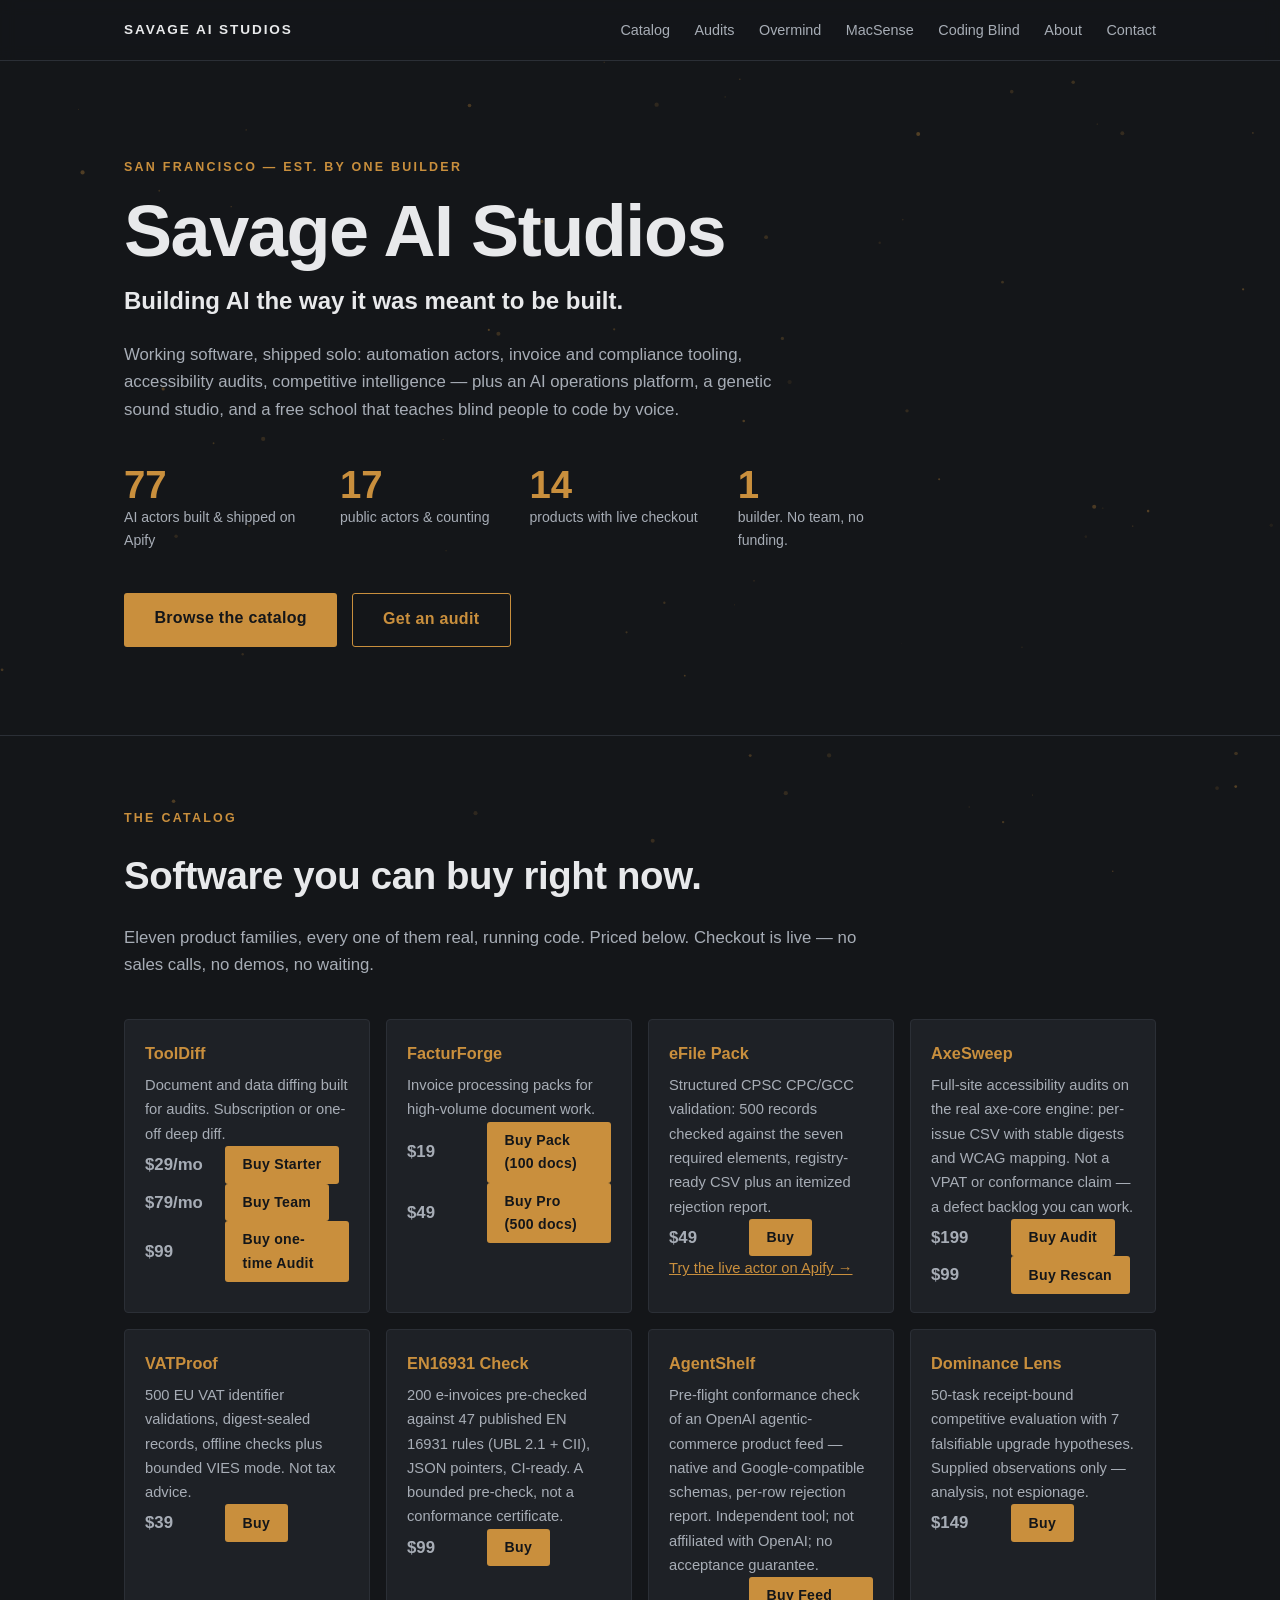
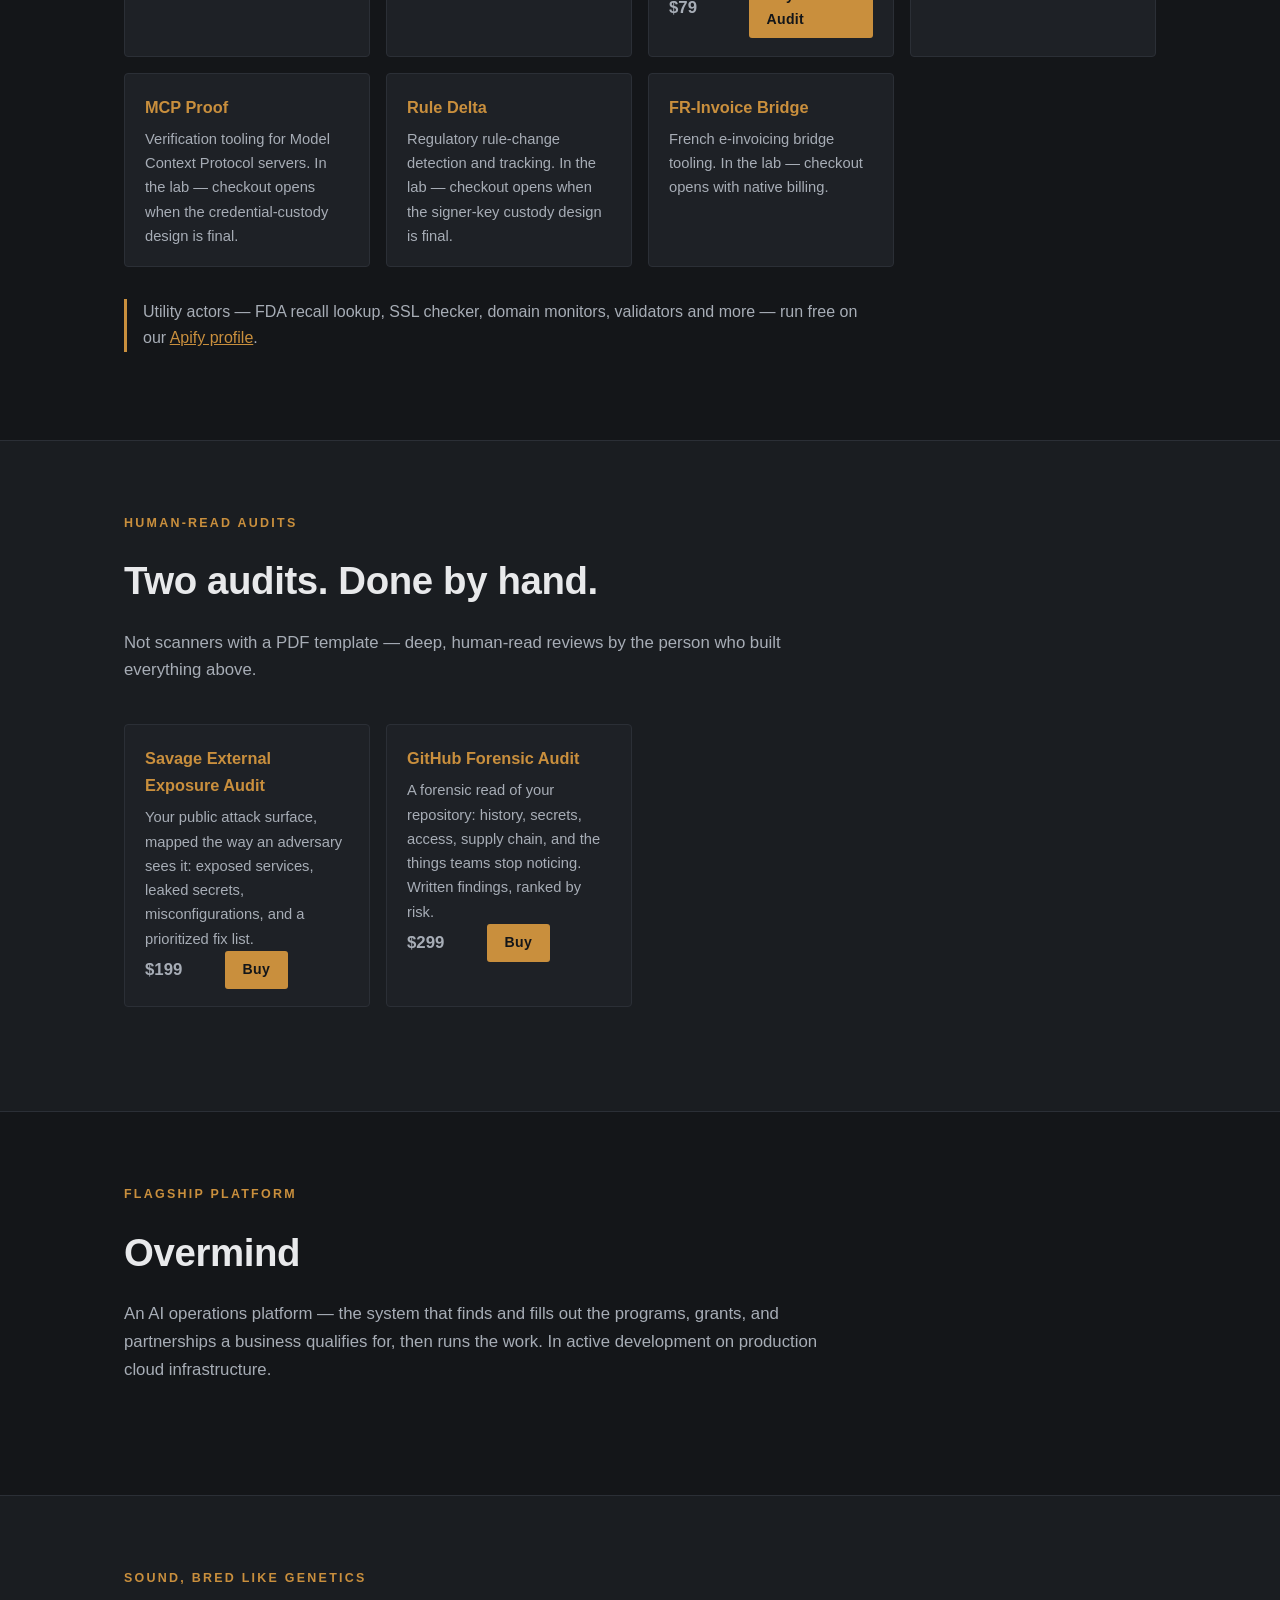
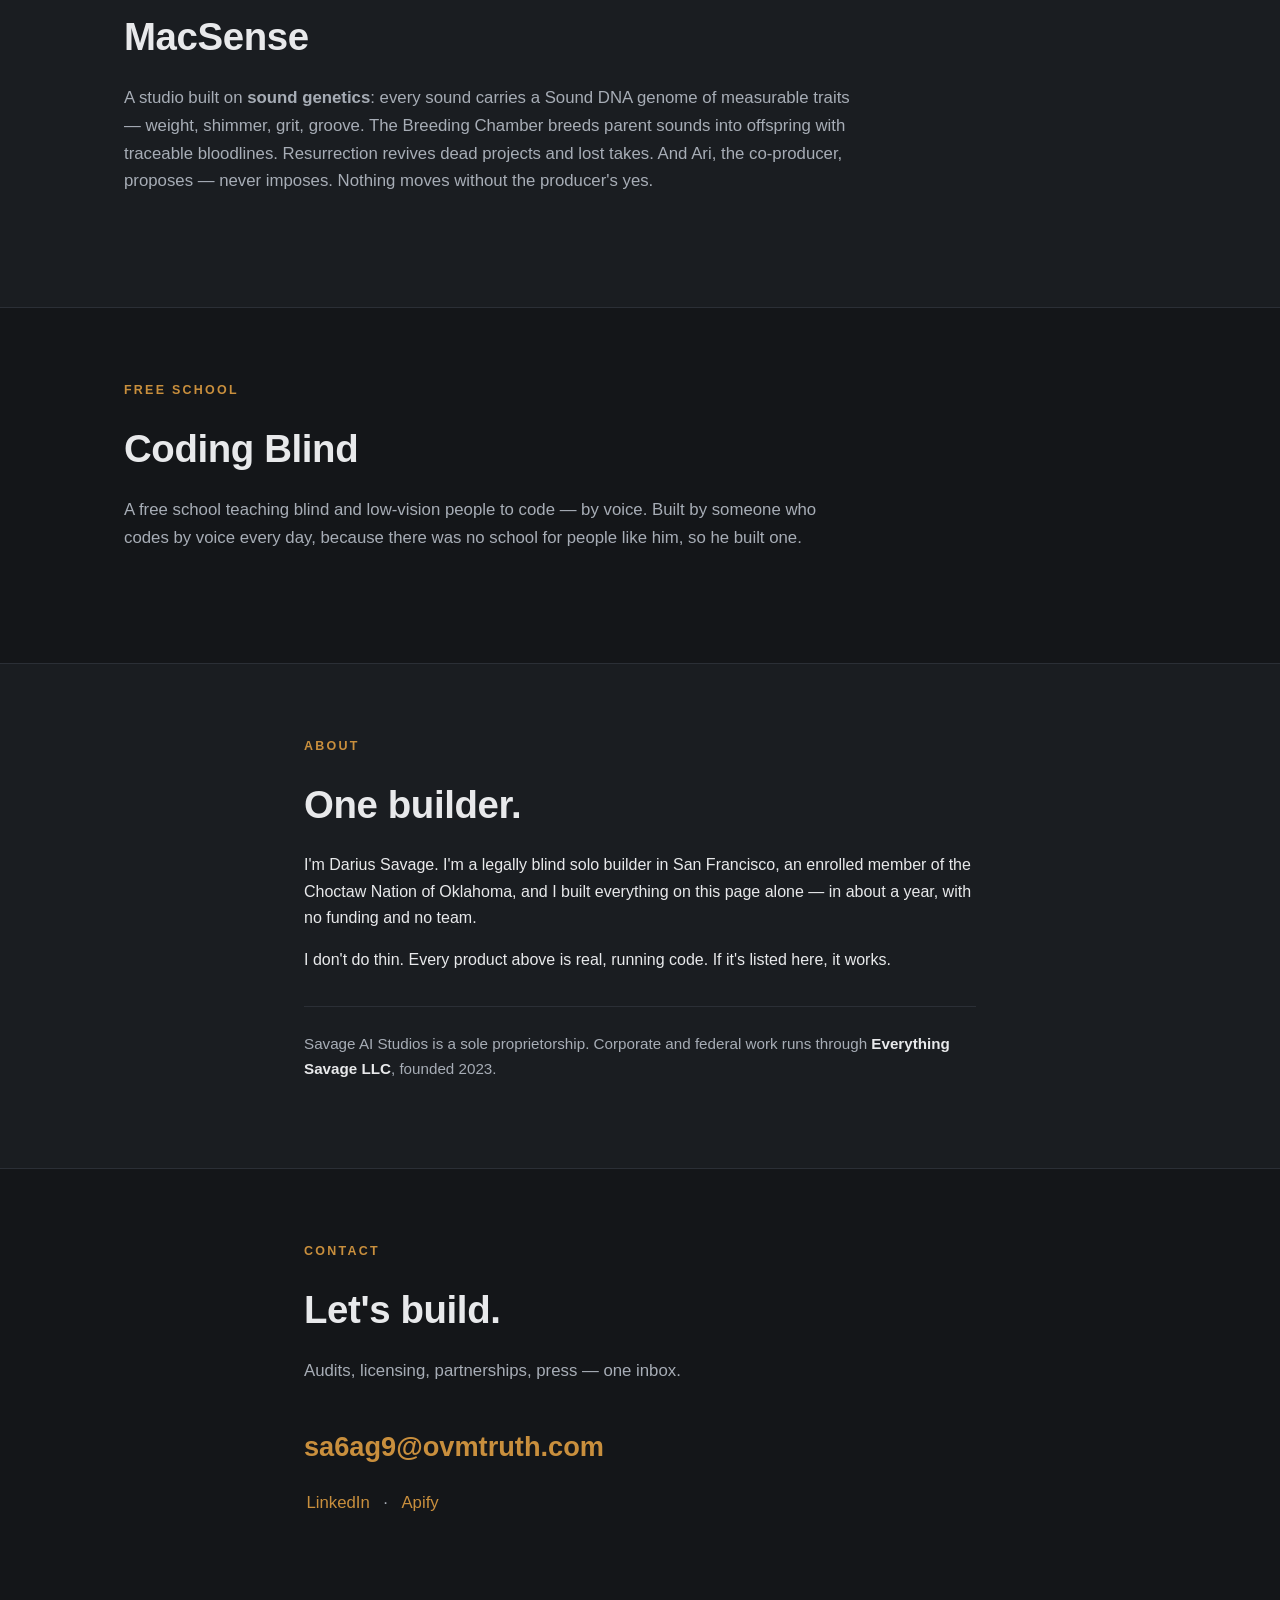
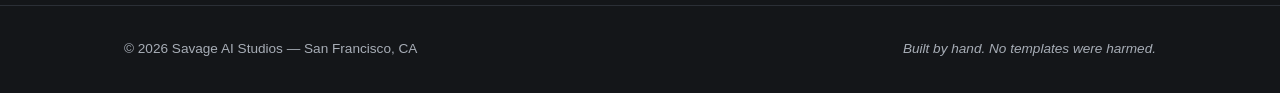
==== index.html @ 756492c8 "Deploy updated Savage AI Studios site" ====
<!DOCTYPE html>
<html lang="en">
<head>
<meta charset="UTF-8">
<meta name="viewport" content="width=device-width, initial-scale=1.0">
<title>Savage AI Studios — Building AI the way it was meant to be built</title>
<meta name="description" content="Savage AI Studios: 77 AI actors built and shipped on Apify, 11 product families, 14 products with live checkout. Built solo in San Francisco. No funding, no team — just working software.">
<link rel="stylesheet" href="style.css">
</head>
<body>

<canvas id="field" aria-hidden="true"></canvas>

<header class="site-header">
  <div class="wrap header-inner">
    <a class="brand" href="#top">SAVAGE&nbsp;AI&nbsp;STUDIOS</a>
    <nav aria-label="Primary">
      <a href="#work">Catalog</a>
      <a href="#services">Audits</a>
      <a href="#overmind">Overmind</a>
      <a href="#macsense">MacSense</a>
      <a href="#coding-blind">Coding&nbsp;Blind</a>
      <a href="#about">About</a>
      <a href="#contact">Contact</a>
    </nav>
  </div>
</header>

<main id="top">

  <section class="hero">
    <div class="wrap">
      <p class="kicker">San Francisco &mdash; est. by one builder</p>
      <h1>Savage AI Studios</h1>
      <p class="tagline">Building AI the way it was meant to be built.</p>
      <p class="lede">Working software, shipped solo: automation actors, invoice and compliance tooling, accessibility audits, competitive intelligence &mdash; plus an AI operations platform, a genetic sound studio, and a free school that teaches blind people to code by voice.</p>
      <div class="stats" role="list" aria-label="Studio at a glance">
        <div class="stat" role="listitem"><span class="num">77</span><span class="lbl">AI actors built &amp; shipped on Apify</span></div>
        <div class="stat" role="listitem"><span class="num">17</span><span class="lbl">public actors &amp; counting</span></div>
        <div class="stat" role="listitem"><span class="num">14</span><span class="lbl">products with live checkout</span></div>
        <div class="stat" role="listitem"><span class="num">1</span><span class="lbl">builder. No team, no funding.</span></div>
      </div>
      <p class="cta-row"><a class="btn" href="#work">Browse the catalog</a> <a class="btn ghost" href="#services">Get an audit</a></p>
    </div>
  </section>

  <section id="work" class="section">
    <div class="wrap">
      <p class="kicker">The catalog</p>
      <h2>Software you can buy right now.</h2>
      <p class="section-lede">Eleven product families, every one of them real, running code. Priced below. Checkout is live &mdash; no sales calls, no demos, no waiting.</p>
      <div class="grid">

        <article class="card">
          <h3>ToolDiff</h3>
          <p>Document and data diffing built for audits. Subscription or one-off deep diff.</p>
          <p class="price-row"><span class="price">$29/mo</span> <a class="buy-btn" href="https://buy.stripe.com/4gMbJ0cFSfAY46K3La4Ni04">Buy Starter</a></p>
          <p class="price-row"><span class="price">$79/mo</span> <a class="buy-btn" href="https://buy.stripe.com/00w4gy5dqdsQcDgchG4Ni0c">Buy Team</a></p>
          <p class="price-row"><span class="price">$99</span> <a class="buy-btn" href="https://buy.stripe.com/28E7sKaxKagE8n00yY4Ni03">Buy one-time Audit</a></p>
        </article>

        <article class="card">
          <h3>FacturForge</h3>
          <p>Invoice processing packs for high-volume document work.</p>
          <p class="price-row"><span class="price">$19</span> <a class="buy-btn" href="https://buy.stripe.com/cNicN4gW8ewUav8ftS4Ni02">Buy Pack (100 docs)</a></p>
          <p class="price-row"><span class="price">$49</span> <a class="buy-btn" href="https://buy.stripe.com/bJe14maxKgF25aOa9y4Ni0b">Buy Pro (500 docs)</a></p>
        </article>

        <article class="card">
          <h3>eFile Pack</h3>
          <p>Structured CPSC CPC/GCC validation: 500 records checked against the seven required elements, registry-ready CSV plus an itemized rejection report.</p>
          <p class="price-row"><span class="price">$49</span> <a class="buy-btn" href="https://buy.stripe.com/3cI14m21e74s7iWepO4Ni05">Buy</a></p>
          <p class="store-link"><a href="https://apify.com/savagnic/savage-marketplace">Try the live actor on Apify &rarr;</a></p>
        </article>

        <article class="card">
          <h3>AxeSweep</h3>
          <p>Full-site accessibility audits on the real axe-core engine: per-issue CSV with stable digests and WCAG mapping. Not a VPAT or conformance claim &mdash; a defect backlog you can work.</p>
          <p class="price-row"><span class="price">$199</span> <a class="buy-btn" href="https://buy.stripe.com/bJeaEWcFSgF21YC0yY4Ni08">Buy Audit</a></p>
          <p class="price-row"><span class="price">$99</span> <a class="buy-btn" href="https://buy.stripe.com/4gM6oG0Xa3Sg7iW95u4Ni0d">Buy Rescan</a></p>
        </article>

        <article class="card">
          <h3>VATProof</h3>
          <p>500 EU VAT identifier validations, digest-sealed records, offline checks plus bounded VIES mode. Not tax advice.</p>
          <p class="price-row"><span class="price">$39</span> <a class="buy-btn" href="https://buy.stripe.com/bJe14m49mgF29r481q4Ni06">Buy</a></p>
        </article>

        <article class="card">
          <h3>EN16931 Check</h3>
          <p>200 e-invoices pre-checked against 47 published EN 16931 rules (UBL 2.1 + CII), JSON pointers, CI-ready. A bounded pre-check, not a conformance certificate.</p>
          <p class="price-row"><span class="price">$99</span> <a class="buy-btn" href="https://buy.stripe.com/eVq28qbBO2OccDg2H64Ni07">Buy</a></p>
        </article>

        <article class="card">
          <h3>AgentShelf</h3>
          <p>Pre-flight conformance check of an OpenAI agentic-commerce product feed &mdash; native and Google-compatible schemas, per-row rejection report. Independent tool; not affiliated with OpenAI; no acceptance guarantee.</p>
          <p class="price-row"><span class="price">$79</span> <a class="buy-btn" href="https://buy.stripe.com/5kQaEW0XaewUav83La4Ni0a">Buy Feed Audit</a></p>
        </article>

        <article class="card">
          <h3>Dominance Lens</h3>
          <p>50-task receipt-bound competitive evaluation with 7 falsifiable upgrade hypotheses. Supplied observations only &mdash; analysis, not espionage.</p>
          <p class="price-row"><span class="price">$149</span> <a class="buy-btn" href="https://buy.stripe.com/eVq14m35idsQ0UychG4Ni09">Buy</a></p>
        </article>

        <article class="card">
          <h3>MCP Proof</h3>
          <p>Verification tooling for Model Context Protocol servers. In the lab &mdash; checkout opens when the credential-custody design is final.</p>
        </article>

        <article class="card">
          <h3>Rule Delta</h3>
          <p>Regulatory rule-change detection and tracking. In the lab &mdash; checkout opens when the signer-key custody design is final.</p>
        </article>

        <article class="card">
          <h3>FR-Invoice Bridge</h3>
          <p>French e-invoicing bridge tooling. In the lab &mdash; checkout opens with native billing.</p>
        </article>

      </div>
      <p class="note">Utility actors &mdash; FDA recall lookup, SSL checker, domain monitors, validators and more &mdash; run free on our <a href="https://apify.com/savagnic">Apify profile</a>.</p>
    </div>
  </section>

  <section id="services" class="section alt">
    <div class="wrap">
      <p class="kicker">Human-read audits</p>
      <h2>Two audits. Done by hand.</h2>
      <p class="section-lede">Not scanners with a PDF template &mdash; deep, human-read reviews by the person who built everything above.</p>
      <div class="grid">
        <article class="card">
          <h3>Savage External Exposure Audit</h3>
          <p>Your public attack surface, mapped the way an adversary sees it: exposed services, leaked secrets, misconfigurations, and a prioritized fix list.</p>
          <p class="price-row"><span class="price">$199</span> <a class="buy-btn" href="https://buy.stripe.com/28E3cu21e3SgbzcdlK4Ni00">Buy</a></p>
        </article>
        <article class="card">
          <h3>GitHub Forensic Audit</h3>
          <p>A forensic read of your repository: history, secrets, access, supply chain, and the things teams stop noticing. Written findings, ranked by risk.</p>
          <p class="price-row"><span class="price">$299</span> <a class="buy-btn" href="https://buy.stripe.com/7sYaEWdJW9cAeLogxW4Ni01">Buy</a></p>
        </article>
      </div>
    </div>
  </section>

  <section id="overmind" class="section">
    <div class="wrap">
      <p class="kicker">Flagship platform</p>
      <h2>Overmind</h2>
      <p class="section-lede">An AI operations platform &mdash; the system that finds and fills out the programs, grants, and partnerships a business qualifies for, then runs the work. In active development on production cloud infrastructure.</p>
    </div>
  </section>

  <section id="macsense" class="section alt">
    <div class="wrap">
      <p class="kicker">Sound, bred like genetics</p>
      <h2>MacSense</h2>
      <p class="section-lede">A studio built on <strong>sound genetics</strong>: every sound carries a Sound DNA genome of measurable traits &mdash; weight, shimmer, grit, groove. The Breeding Chamber breeds parent sounds into offspring with traceable bloodlines. Resurrection revives dead projects and lost takes. And Ari, the co-producer, proposes &mdash; never imposes. Nothing moves without the producer's yes.</p>
    </div>
  </section>

  <section id="coding-blind" class="section">
    <div class="wrap">
      <p class="kicker">Free school</p>
      <h2>Coding Blind</h2>
      <p class="section-lede">A free school teaching blind and low-vision people to code &mdash; by voice. Built by someone who codes by voice every day, because there was no school for people like him, so he built one.</p>
    </div>
  </section>

  <section id="about" class="section alt">
    <div class="wrap narrow">
      <p class="kicker">About</p>
      <h2>One builder.</h2>
      <p>I'm Darius Savage. I'm a legally blind solo builder in San Francisco, an enrolled member of the Choctaw Nation of Oklahoma, and I built everything on this page alone &mdash; in about a year, with no funding and no team.</p>
      <p>I don't do thin. Every product above is real, running code. If it's listed here, it works.</p>
      <p class="entities">Savage AI Studios is a sole proprietorship. Corporate and federal work runs through <strong>Everything Savage LLC</strong>, founded 2023.</p>
    </div>
  </section>

  <section id="contact" class="section">
    <div class="wrap narrow">
      <p class="kicker">Contact</p>
      <h2>Let's build.</h2>
      <p class="section-lede">Audits, licensing, partnerships, press &mdash; one inbox.</p>
      <p class="email"><a href="mailto:sa6ag9@ovmtruth.com">sa6ag9@ovmtruth.com</a></p>
      <p class="socials">
        <a href="https://www.linkedin.com/in/nicholas-savage-38158043a/">LinkedIn</a>
        <span class="sep" aria-hidden="true">&middot;</span>
        <a href="https://apify.com/savagnic">Apify</a>
      </p>
    </div>
  </section>

</main>

<footer>
  <div class="wrap footer-inner">
    <span>&copy; 2026 Savage AI Studios &mdash; San Francisco, CA</span>
    <span class="foot-note">Built by hand. No templates were harmed.</span>
  </div>
</footer>

<script>
(function () {
  var canvas = document.getElementById('field');
  var ctx = canvas.getContext('2d');
  var reduce = window.matchMedia('(prefers-reduced-motion: reduce)').matches;
  var W, H, parts = [], N = 70;

  function resize() {
    W = canvas.width = window.innerWidth;
    H = canvas.height = window.innerHeight;
  }
  window.addEventListener('resize', resize);
  resize();

  function spawn() {
    return {
      x: Math.random() * W, y: Math.random() * H,
      vx: (Math.random() - 0.5) * 0.35, vy: (Math.random() - 0.5) * 0.35,
      r: Math.random() * 1.8 + 0.4,
      o: Math.random() * 0.5 + 0.15
    };
  }
  for (var i = 0; i < N; i++) parts.push(spawn());

  // gentle drift toward the horizontal center-line band: a murmuration feel
  function tick() {
    ctx.clearRect(0, 0, W, H);
    var cy = H * 0.32;
    for (var i = 0; i < parts.length; i++) {
      var p = parts[i];
      p.vy += (cy - p.y) * 0.00002;
      p.vx += (Math.random() - 0.5) * 0.004;
      p.vy += (Math.random() - 0.5) * 0.004;
      p.vx *= 0.995; p.vy *= 0.995;
      p.x += p.vx; p.y += p.vy;
      if (p.x < -10) p.x = W + 10; if (p.x > W + 10) p.x = -10;
      if (p.y < -10) p.y = H + 10; if (p.y > H + 10) p.y = -10;
      ctx.beginPath();
      ctx.arc(p.x, p.y, p.r, 0, Math.PI * 2);
      ctx.fillStyle = 'rgba(201,143,61,' + p.o.toFixed(2) + ')';
      ctx.fill();
    }
    if (!reduce) requestAnimationFrame(tick);
  }
  if (reduce) {
    // single static frame for reduced-motion users
    (function(){ ctx.clearRect(0,0,W,H); for (var i=0;i<parts.length;i++){ var p=parts[i]; ctx.beginPath(); ctx.arc(p.x,p.y,p.r,0,Math.PI*2); ctx.fillStyle='rgba(201,143,61,'+p.o.toFixed(2)+')'; ctx.fill(); } })();
  } else {
    tick();
  }
})();
</script>

</body>
</html>
---- style.css ----
/* Savage AI Studios — gunmetal dark, sharp, real. */

:root {
  --bg: #141619;
  --bg-alt: #1a1d21;
  --panel: #1e2126;
  --line: #2b2f36;
  --text: #e8e9eb;
  --muted: #a7adb6;
  --accent: #c98f3d;      /* copper */
  --accent-dim: rgba(201, 143, 61, 0.14);
  --max: 1080px;
  --narrow: 720px;
}

* { box-sizing: border-box; }

html { scroll-behavior: smooth; }

body {
  margin: 0;
  background: var(--bg);
  color: var(--text);
  font-family: -apple-system, BlinkMacSystemFont, "Segoe UI", Inter, Roboto, Helvetica, Arial, sans-serif;
  line-height: 1.65;
  -webkit-font-smoothing: antialiased;
}

#field {
  position: fixed;
  inset: 0;
  width: 100%;
  height: 100%;
  z-index: 0;
  pointer-events: none;
  opacity: 0.55;
}

.site-header, main, footer { position: relative; z-index: 1; }

.wrap {
  max-width: var(--max);
  margin: 0 auto;
  padding: 0 1.5rem;
}
.wrap.narrow { max-width: var(--narrow); }

/* ---------- header ---------- */

.site-header {
  position: sticky;
  top: 0;
  background: rgba(20, 22, 25, 0.92);
  backdrop-filter: blur(8px);
  border-bottom: 1px solid var(--line);
  z-index: 10;
}

.header-inner {
  display: flex;
  align-items: center;
  justify-content: space-between;
  min-height: 3.75rem;
  flex-wrap: wrap;
  gap: 0.5rem;
  padding-top: 0.5rem;
  padding-bottom: 0.5rem;
}

.brand {
  color: var(--text);
  text-decoration: none;
  font-weight: 800;
  letter-spacing: 0.14em;
  font-size: 0.85rem;
}

nav a {
  color: var(--muted);
  text-decoration: none;
  margin-left: 1.25rem;
  font-size: 0.9rem;
}
nav a:hover { color: var(--accent); }

/* ---------- hero ---------- */

.hero {
  padding: 6rem 0 4.5rem;
  border-bottom: 1px solid var(--line);
}

.kicker {
  color: var(--accent);
  text-transform: uppercase;
  letter-spacing: 0.18em;
  font-size: 0.78rem;
  font-weight: 700;
  margin: 0 0 1rem;
}

.hero h1 {
  font-size: clamp(2.6rem, 7vw, 4.5rem);
  line-height: 1.05;
  margin: 0 0 0.75rem;
  letter-spacing: -0.02em;
}

.tagline {
  font-size: clamp(1.15rem, 2.6vw, 1.5rem);
  color: var(--text);
  font-weight: 600;
  margin: 0 0 1.25rem;
}

.lede {
  color: var(--muted);
  font-size: 1.05rem;
  max-width: 42rem;
  margin: 0 0 2.5rem;
}

.stats {
  display: flex;
  gap: 2.5rem;
  flex-wrap: wrap;
  margin-bottom: 2.5rem;
}

.stat { display: flex; flex-direction: column; }

.stat .num {
  font-size: 2.4rem;
  font-weight: 800;
  color: var(--accent);
  line-height: 1.1;
}

.stat .lbl {
  color: var(--muted);
  font-size: 0.88rem;
  max-width: 11rem;
}

.btn {
  display: inline-block;
  background: var(--accent);
  color: #141619;
  font-weight: 700;
  text-decoration: none;
  padding: 0.8rem 1.9rem;
  border-radius: 3px;
  letter-spacing: 0.02em;
}
.btn:hover { background: #dba452; }

/* ---------- sections ---------- */

.section { padding: 4.5rem 0; border-bottom: 1px solid var(--line); }
.section.alt { background: var(--bg-alt); }

.section h2 {
  font-size: clamp(1.7rem, 4vw, 2.4rem);
  margin: 0 0 1rem;
  letter-spacing: -0.01em;
}

.section-lede {
  color: var(--muted);
  font-size: 1.05rem;
  max-width: 46rem;
  margin: 0 0 2.5rem;
}

/* ---------- product grid ---------- */

.grid {
  display: grid;
  grid-template-columns: repeat(auto-fill, minmax(240px, 1fr));
  gap: 1rem;
  margin-bottom: 2rem;
}

.card {
  background: var(--panel);
  border: 1px solid var(--line);
  border-radius: 4px;
  padding: 1.25rem 1.25rem 1.1rem;
}

.card h3 {
  margin: 0 0 0.4rem;
  font-size: 1.02rem;
  color: var(--accent);
}

.card p { margin: 0; color: var(--muted); font-size: 0.92rem; }

.note {
  color: var(--muted);
  border-left: 3px solid var(--accent);
  padding-left: 1rem;
  max-width: 46rem;
}
.note strong { color: var(--text); }

/* ---------- about / contact ---------- */

#about p, #contact .section-lede { max-width: 44rem; }

.entities {
  color: var(--muted);
  font-size: 0.95rem;
  border-top: 1px solid var(--line);
  padding-top: 1.5rem;
  margin-top: 2rem;
}
.entities strong { color: var(--text); }

.email { margin: 1.5rem 0 0; }
.email a {
  color: var(--accent);
  font-size: clamp(1.2rem, 3vw, 1.7rem);
  font-weight: 700;
  text-decoration: none;
  word-break: break-all;
}
.email a:hover { text-decoration: underline; }

/* ---------- footer ---------- */

footer {
  padding: 2rem 0;
  color: var(--muted);
  font-size: 0.85rem;
}
.footer-inner {
  display: flex;
  justify-content: space-between;
  gap: 1rem;
  flex-wrap: wrap;
}
.foot-note { font-style: italic; }

/* ---------- small screens ---------- */

@media (max-width: 640px) {
  nav a { margin-left: 0.9rem; }
  .hero { padding: 4rem 0 3rem; }
  .stats { gap: 1.5rem; }
}

/* ---------- catalog / buy buttons ---------- */

.cta-row { display: flex; gap: 0.9rem; flex-wrap: wrap; margin-top: 1.8rem; }
.btn.ghost {
  background: transparent;
  color: var(--accent);
  border: 1px solid var(--accent);
}
.btn.ghost:hover { background: rgba(201,143,61,0.12); }

.price-row {
  display: flex;
  align-items: center;
  gap: 0.8rem;
  margin: 0.55rem 0 0;
}
.price {
  font-weight: 700;
  font-size: 1.05rem;
  color: var(--ink);
  min-width: 4.2rem;
}
.buy-btn {
  display: inline-block;
  background: var(--accent);
  color: #141619;
  font-weight: 700;
  font-size: 0.88rem;
  text-decoration: none;
  padding: 0.45rem 1.1rem;
  border-radius: 3px;
  letter-spacing: 0.02em;
}
.buy-btn:hover { background: #dba452; }

.store-link { margin: 0.7rem 0 0; font-size: 0.9rem; }
.store-link a, .note a { color: var(--accent); }

.socials { margin-top: 1.2rem; font-size: 1.05rem; }
.socials a { color: var(--accent); text-decoration: none; margin: 0 0.15rem; }
.socials a:hover { text-decoration: underline; }
.socials .sep { color: var(--muted); margin: 0 0.4rem; }
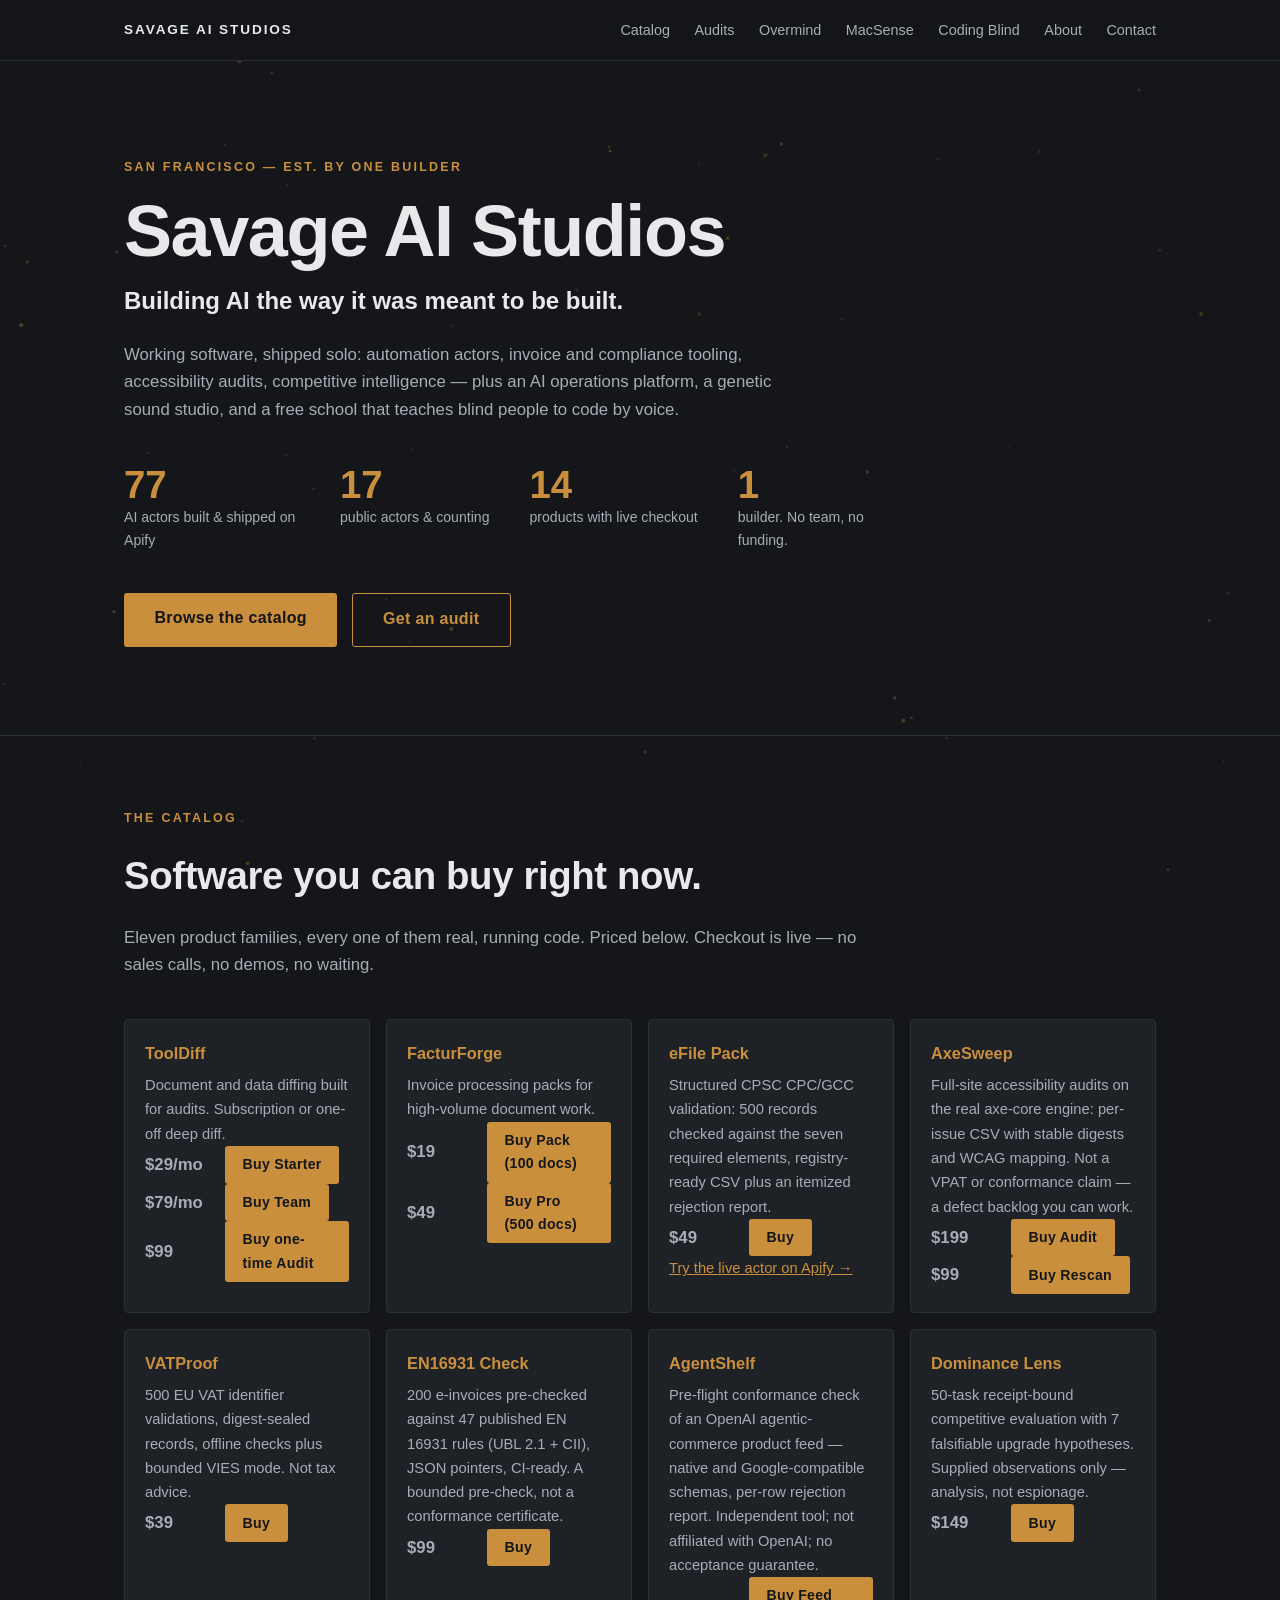
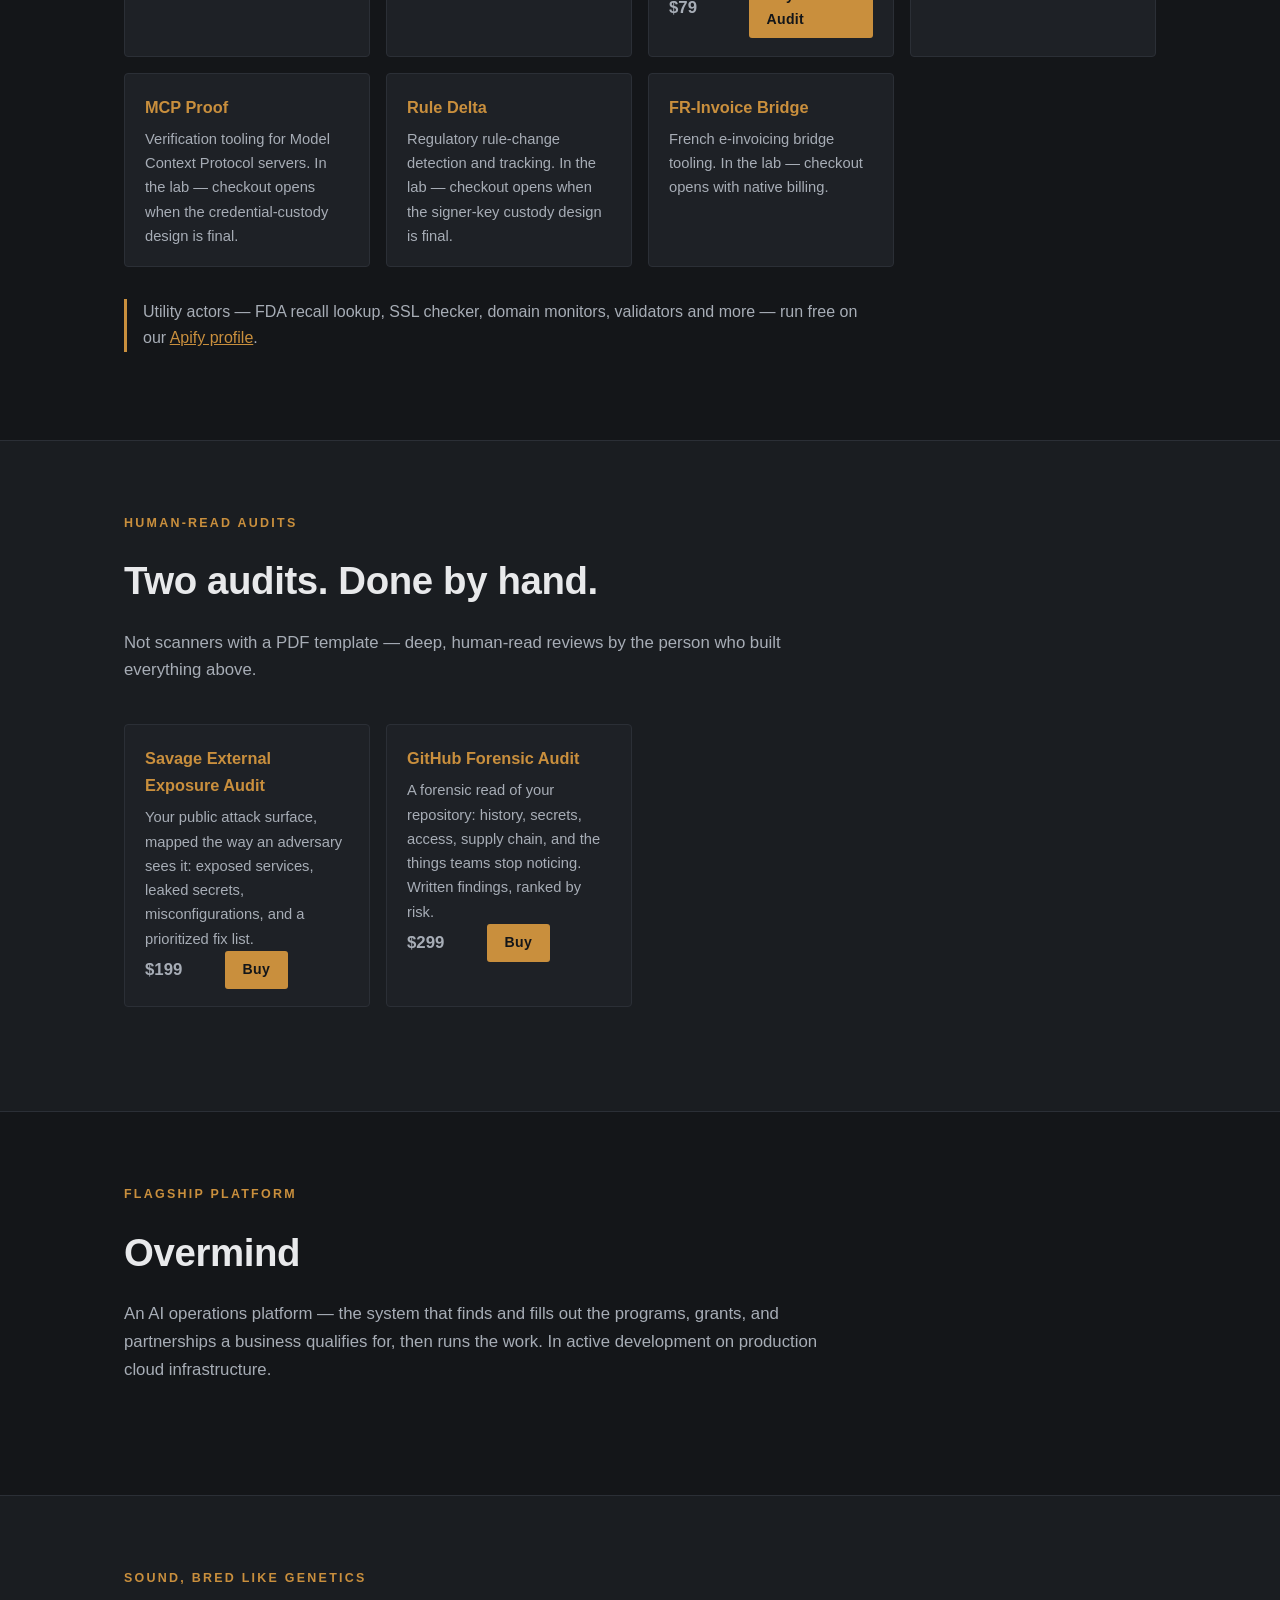
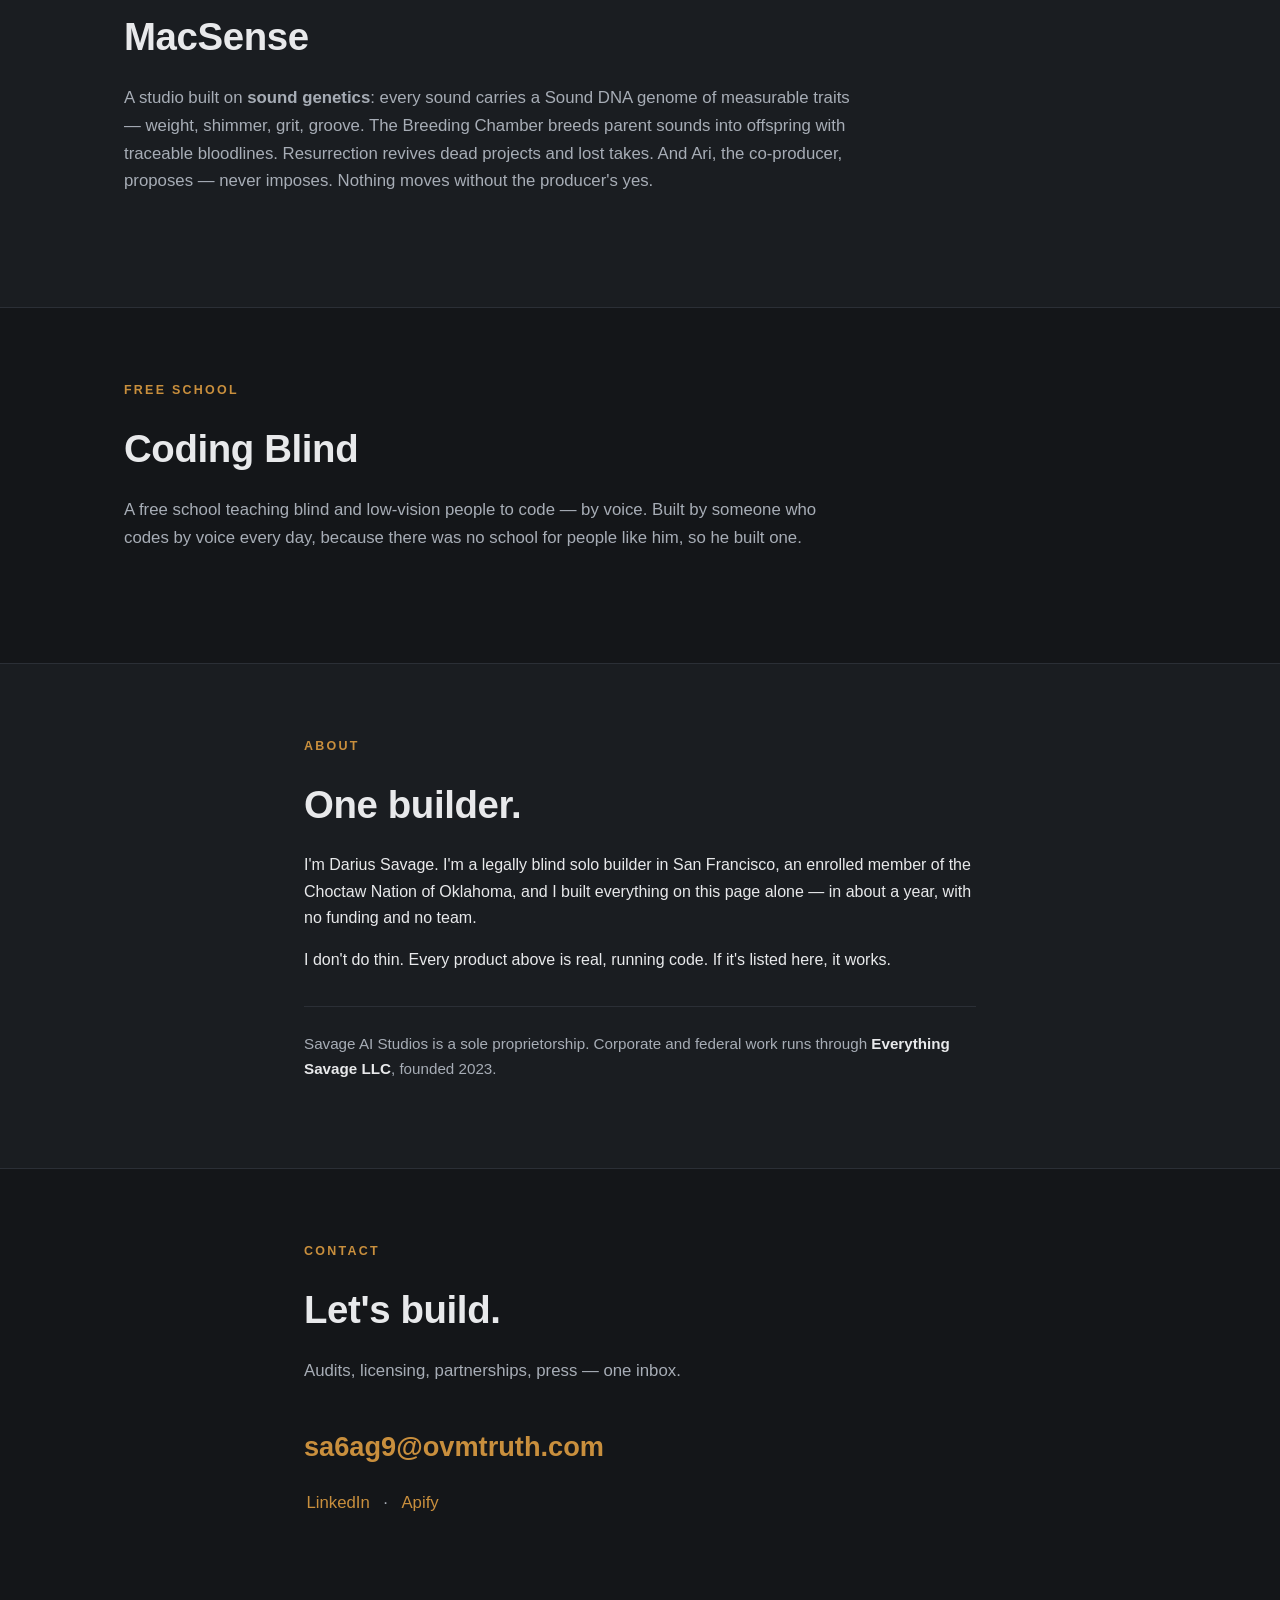
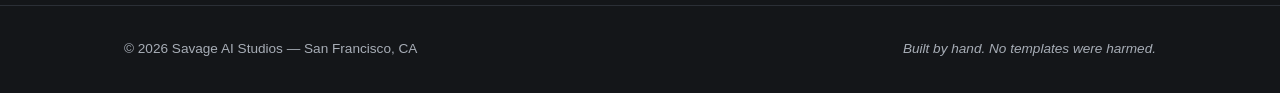
==== commit 77923145: "fix: rewire 5 miswired Stripe buy buttons to correct checkouts (verified against Stripe API)" ====
--- a/index.html
+++ b/index.html
@@ -54,15 +54,15 @@
         <article class="card">
           <h3>ToolDiff</h3>
           <p>Document and data diffing built for audits. Subscription or one-off deep diff.</p>
-          <p class="price-row"><span class="price">$29/mo</span> <a class="buy-btn" href="https://buy.stripe.com/4gMbJ0cFSfAY46K3La4Ni04">Buy Starter</a></p>
+          <p class="price-row"><span class="price">$29/mo</span> <a class="buy-btn" href="https://buy.stripe.com/28E7sKaxKagE8n00yY4Ni03">Buy Starter</a></p>
           <p class="price-row"><span class="price">$79/mo</span> <a class="buy-btn" href="https://buy.stripe.com/00w4gy5dqdsQcDgchG4Ni0c">Buy Team</a></p>
-          <p class="price-row"><span class="price">$99</span> <a class="buy-btn" href="https://buy.stripe.com/28E7sKaxKagE8n00yY4Ni03">Buy one-time Audit</a></p>
+          <p class="price-row"><span class="price">$99</span> <a class="buy-btn" href="https://buy.stripe.com/cNicN4gW8ewUav8ftS4Ni02">Buy one-time Audit</a></p>
         </article>
 
         <article class="card">
           <h3>FacturForge</h3>
           <p>Invoice processing packs for high-volume document work.</p>
-          <p class="price-row"><span class="price">$19</span> <a class="buy-btn" href="https://buy.stripe.com/cNicN4gW8ewUav8ftS4Ni02">Buy Pack (100 docs)</a></p>
+          <p class="price-row"><span class="price">$19</span> <a class="buy-btn" href="https://buy.stripe.com/7sYaEWdJW9cAeLogxW4Ni01">Buy Pack (100 docs)</a></p>
           <p class="price-row"><span class="price">$49</span> <a class="buy-btn" href="https://buy.stripe.com/bJe14maxKgF25aOa9y4Ni0b">Buy Pro (500 docs)</a></p>
         </article>
 
@@ -133,12 +133,12 @@
         <article class="card">
           <h3>Savage External Exposure Audit</h3>
           <p>Your public attack surface, mapped the way an adversary sees it: exposed services, leaked secrets, misconfigurations, and a prioritized fix list.</p>
-          <p class="price-row"><span class="price">$199</span> <a class="buy-btn" href="https://buy.stripe.com/28E3cu21e3SgbzcdlK4Ni00">Buy</a></p>
+          <p class="price-row"><span class="price">$199</span> <a class="buy-btn" href="https://buy.stripe.com/4gMbJ0cFSfAY46K3La4Ni04">Buy</a></p>
         </article>
         <article class="card">
           <h3>GitHub Forensic Audit</h3>
           <p>A forensic read of your repository: history, secrets, access, supply chain, and the things teams stop noticing. Written findings, ranked by risk.</p>
-          <p class="price-row"><span class="price">$299</span> <a class="buy-btn" href="https://buy.stripe.com/7sYaEWdJW9cAeLogxW4Ni01">Buy</a></p>
+          <p class="price-row"><span class="price">$299</span> <a class="buy-btn" href="https://buy.stripe.com/28E3cu21e3SgbzcdlK4Ni00">Buy</a></p>
         </article>
       </div>
     </div>
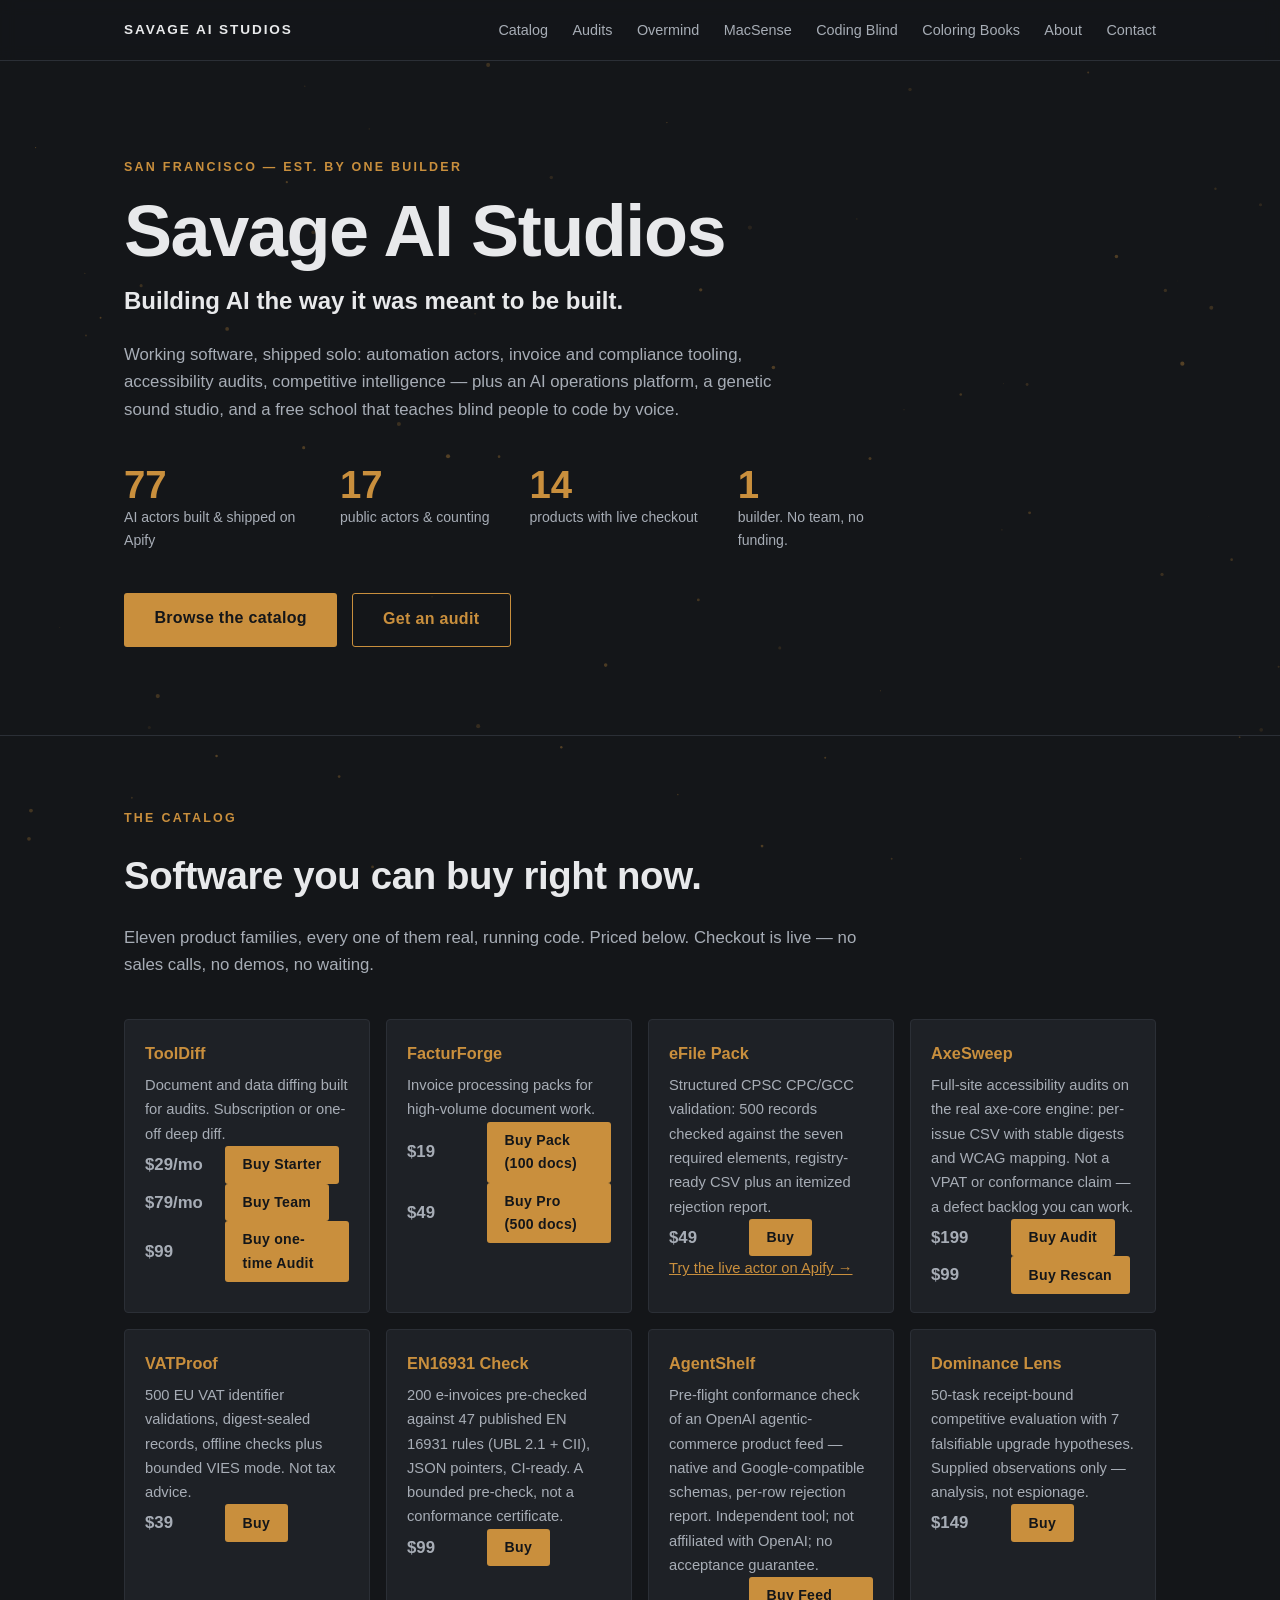
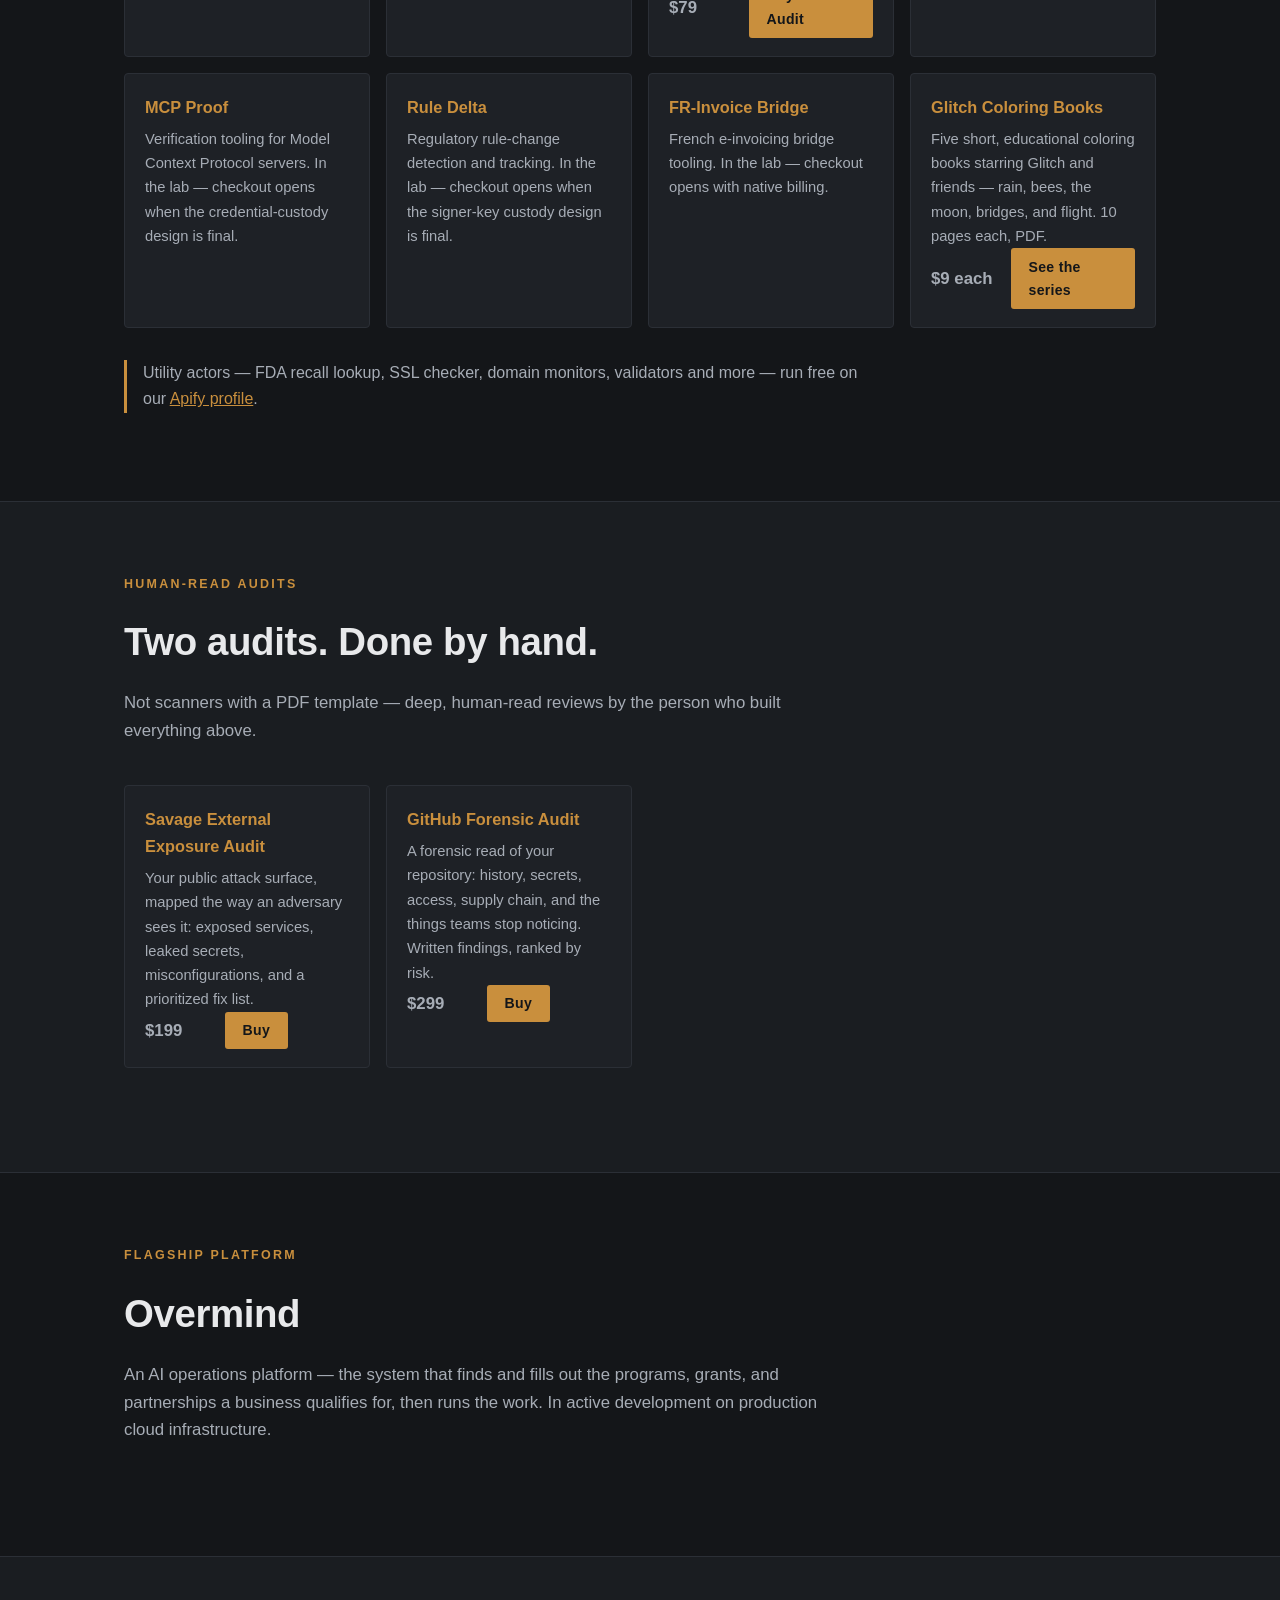
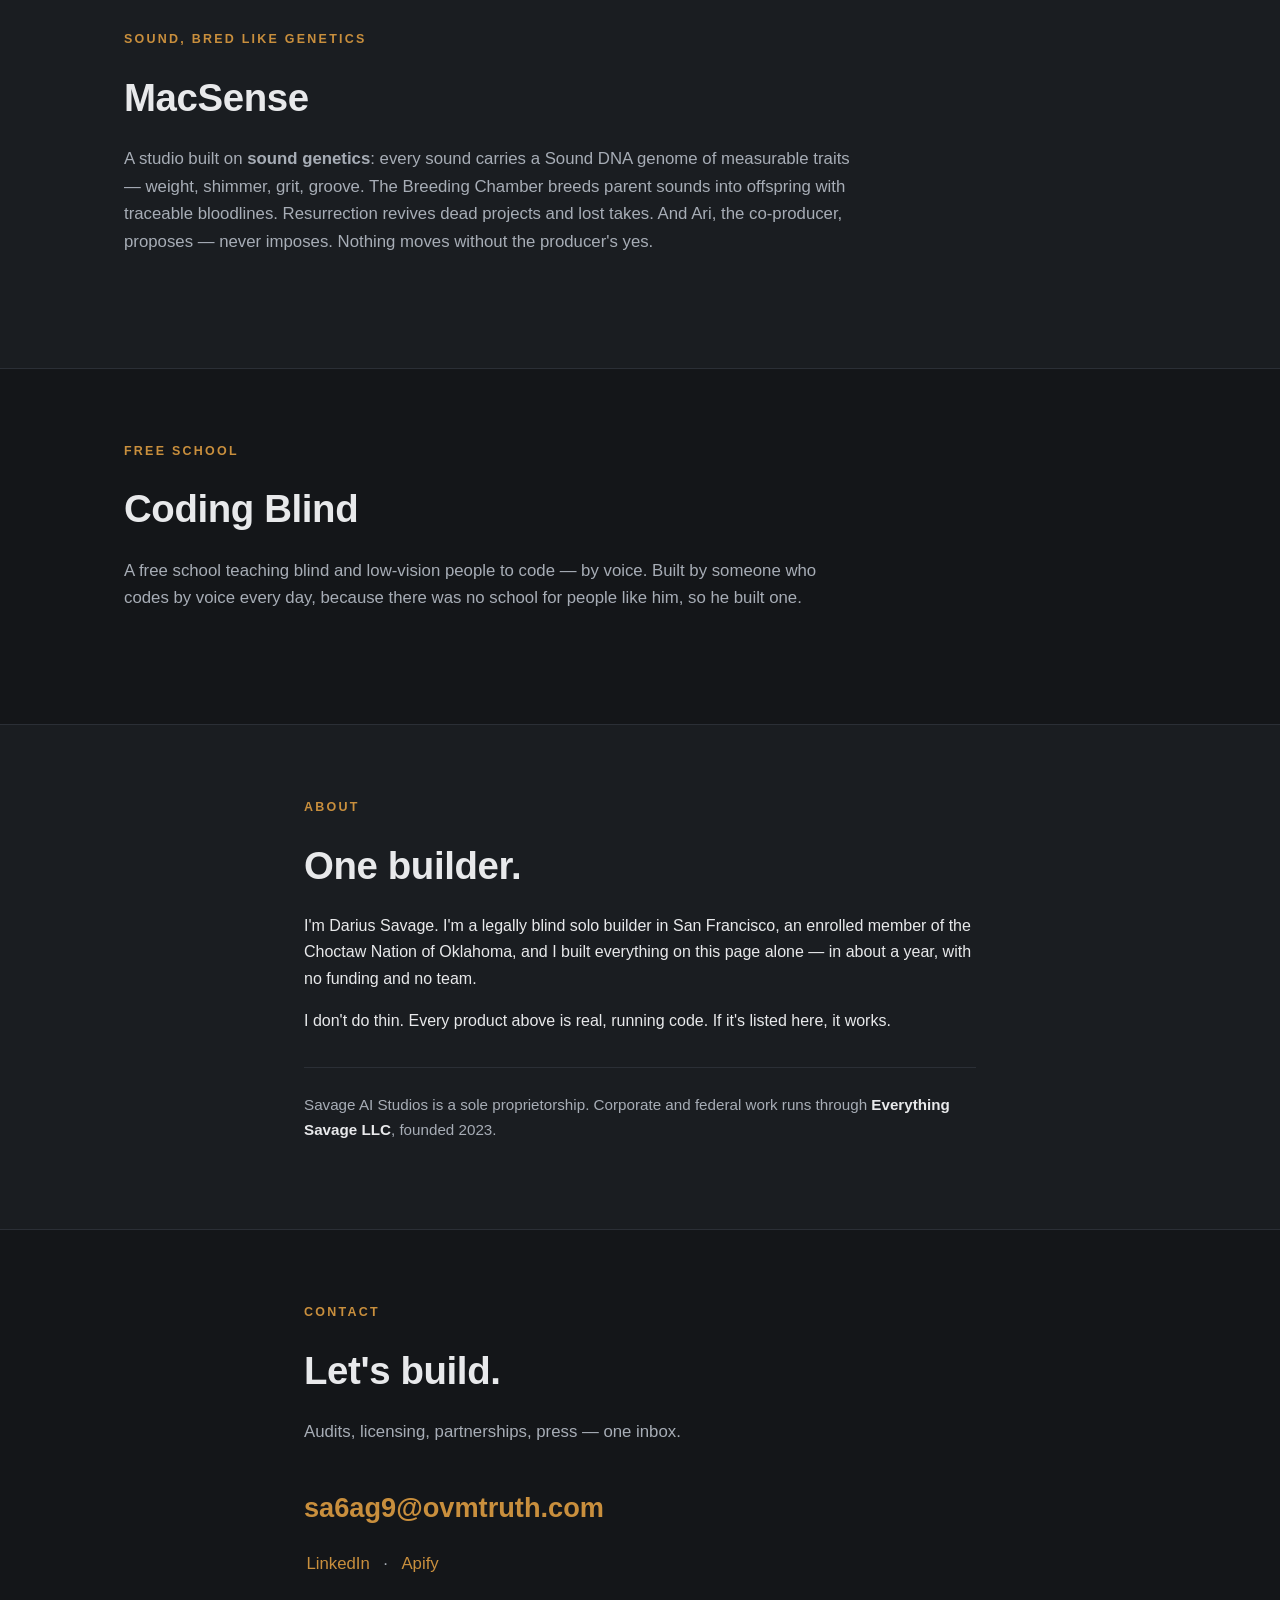
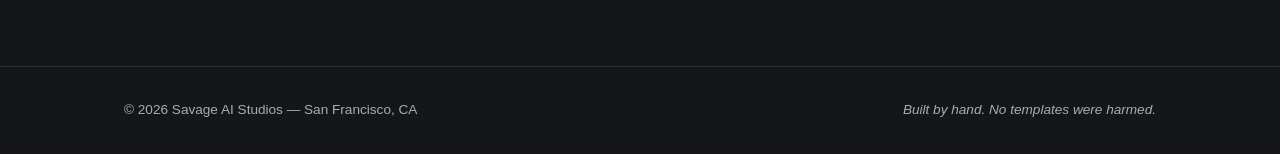
==== commit 52dc54a5: "coloring books: add index.html" ====
--- a/index.html
+++ b/index.html
@@ -20,6 +20,7 @@
       <a href="#overmind">Overmind</a>
       <a href="#macsense">MacSense</a>
       <a href="#coding-blind">Coding&nbsp;Blind</a>
+      <a href="coloring-books/">Coloring&nbsp;Books</a>
       <a href="#about">About</a>
       <a href="#contact">Contact</a>
     </nav>
@@ -117,6 +118,12 @@
         <article class="card">
           <h3>FR-Invoice Bridge</h3>
           <p>French e-invoicing bridge tooling. In the lab &mdash; checkout opens with native billing.</p>
+        </article>
+
+        <article class="card">
+          <h3>Glitch Coloring Books</h3>
+          <p>Five short, educational coloring books starring Glitch and friends &mdash; rain, bees, the moon, bridges, and flight. 10 pages each, PDF.</p>
+          <p class="price-row"><span class="price">$9 each</span> <a class="buy-btn" href="coloring-books/">See the series</a></p>
         </article>
 
       </div>
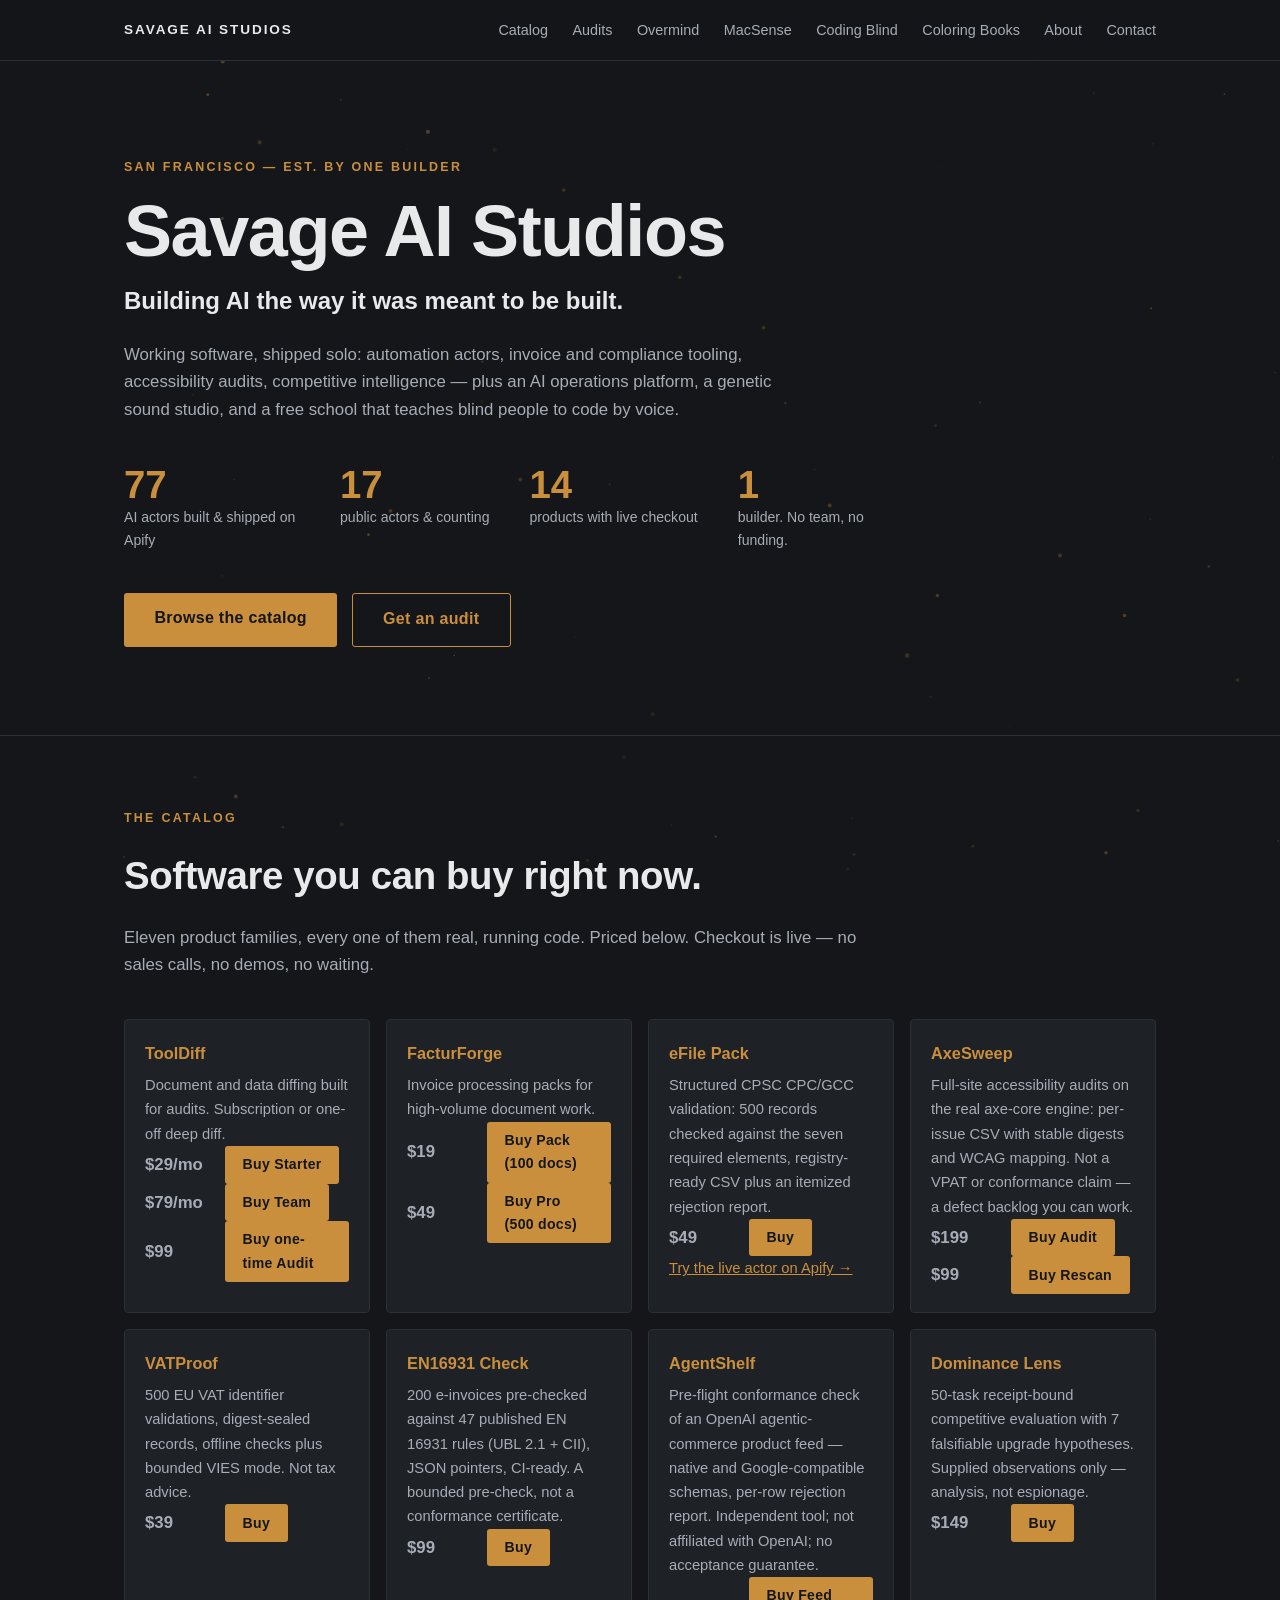
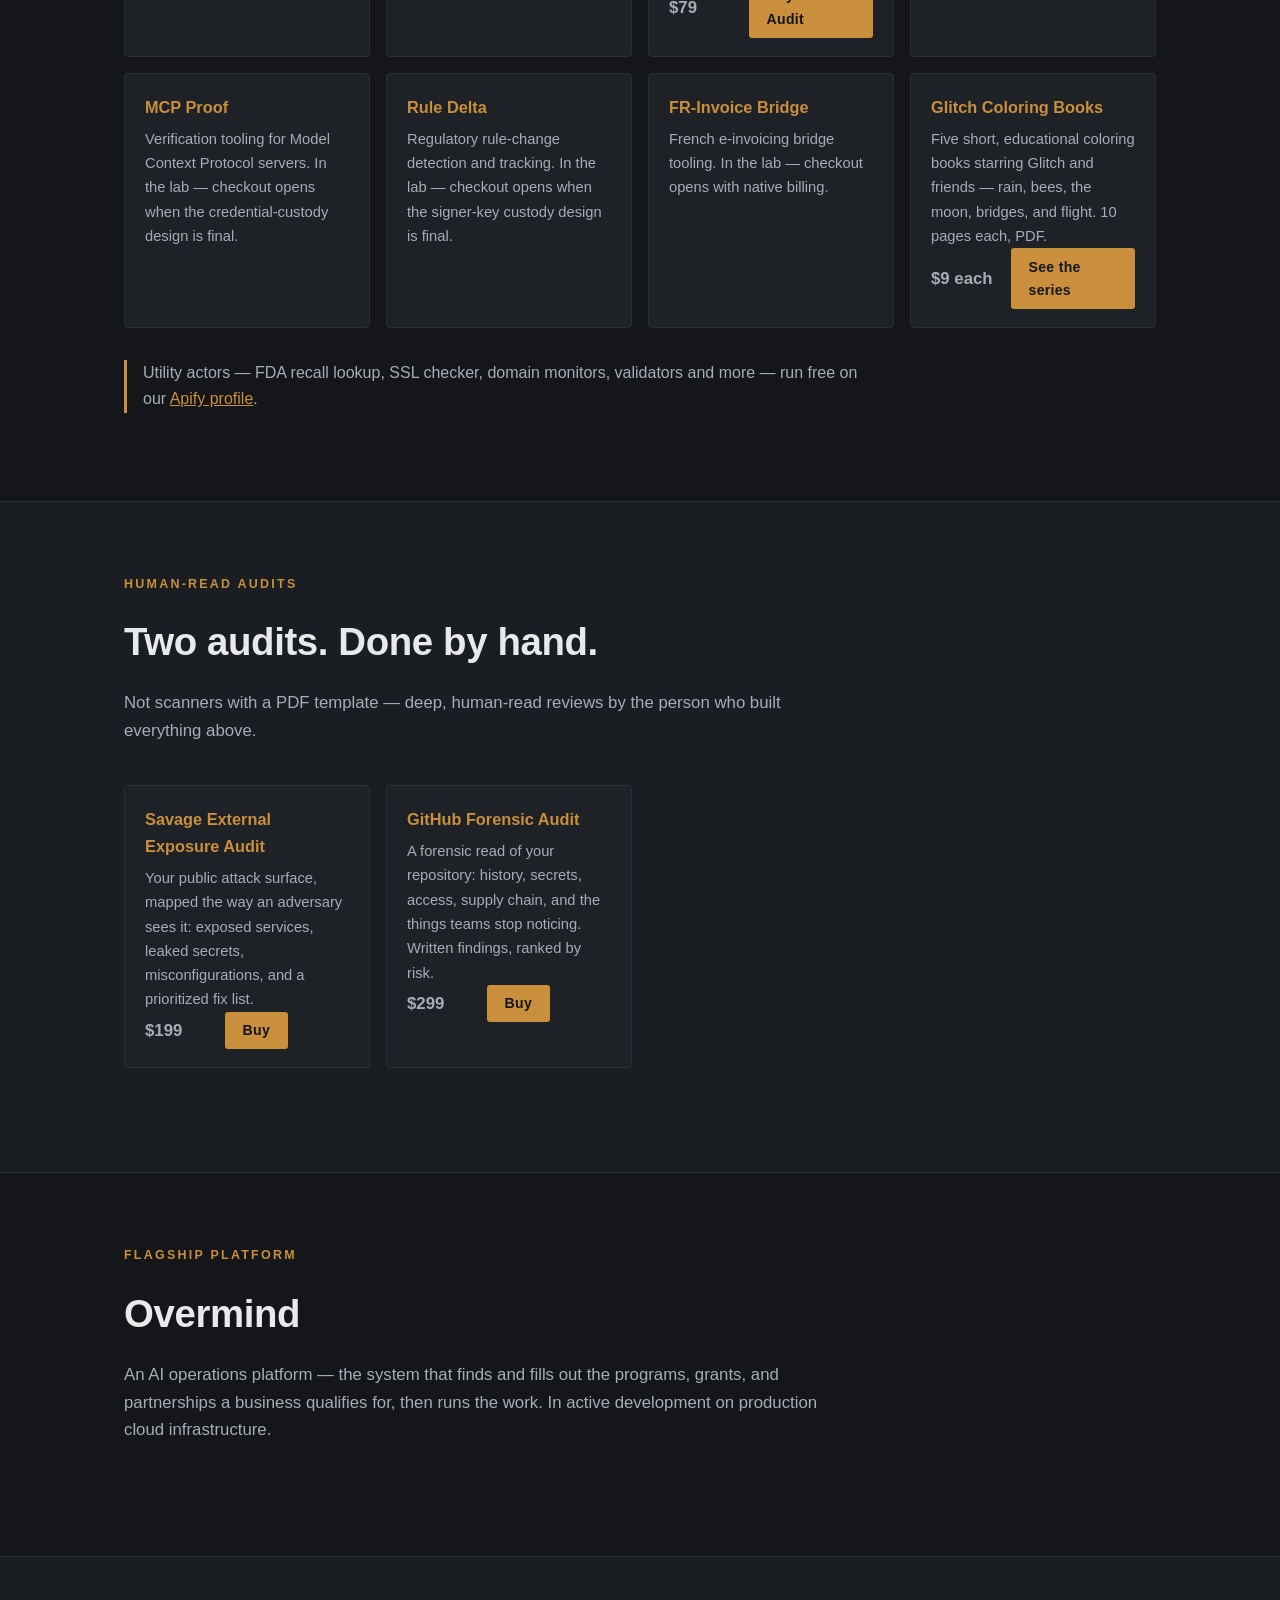
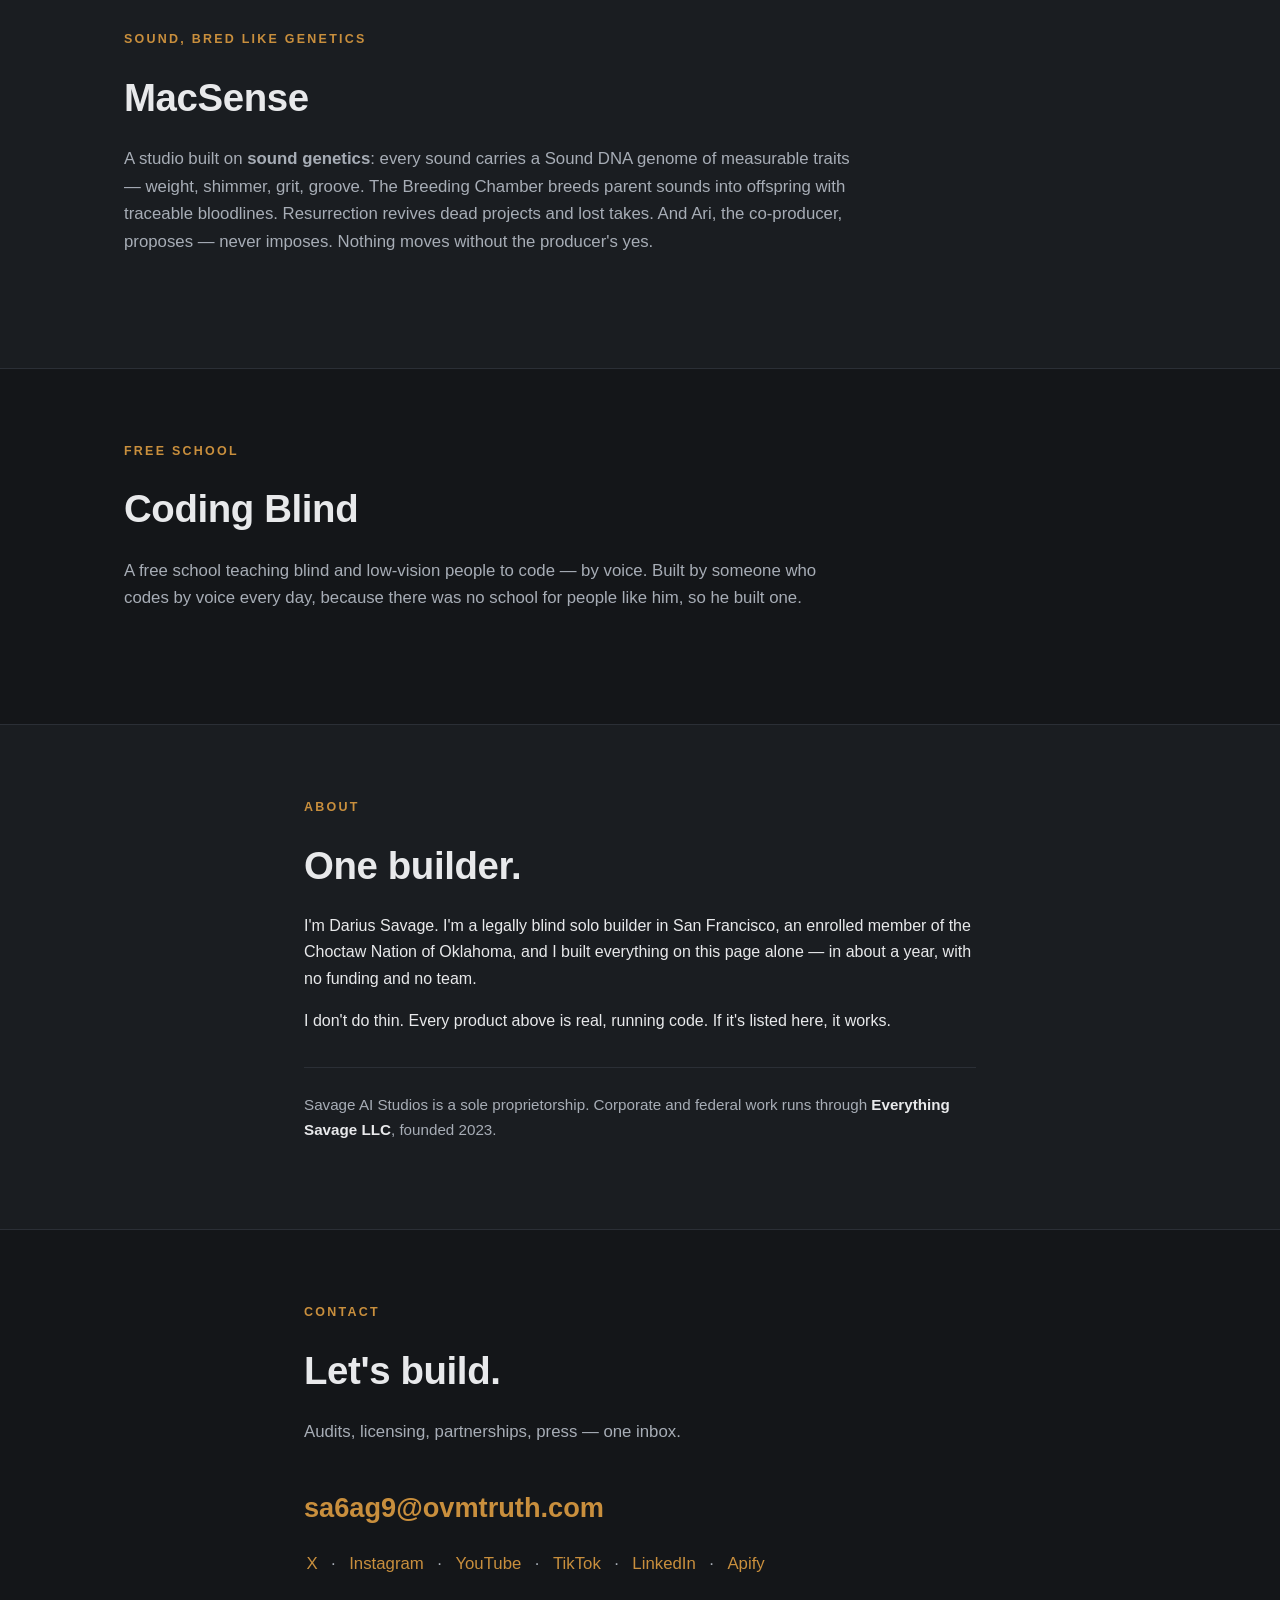
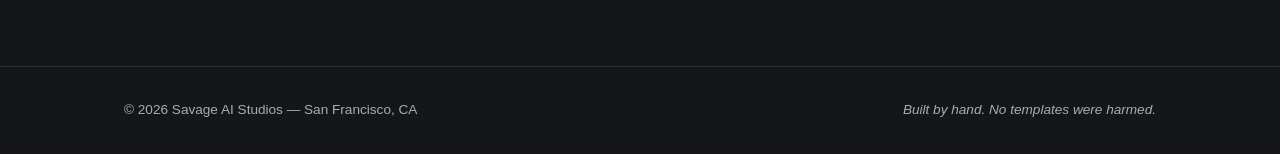
==== commit 73946a16: "Add X, Instagram, YouTube, TikTok to social links" ====
--- a/index.html
+++ b/index.html
@@ -192,6 +192,14 @@
       <p class="section-lede">Audits, licensing, partnerships, press &mdash; one inbox.</p>
       <p class="email"><a href="mailto:sa6ag9@ovmtruth.com">sa6ag9@ovmtruth.com</a></p>
       <p class="socials">
+        <a href="https://x.com/sa6ag9">X</a>
+        <span class="sep" aria-hidden="true">&middot;</span>
+        <a href="https://www.instagram.com/sa6ag9">Instagram</a>
+        <span class="sep" aria-hidden="true">&middot;</span>
+        <a href="https://www.youtube.com/@sa6ag9">YouTube</a>
+        <span class="sep" aria-hidden="true">&middot;</span>
+        <a href="https://www.tiktok.com/@sa6ag9">TikTok</a>
+        <span class="sep" aria-hidden="true">&middot;</span>
         <a href="https://www.linkedin.com/in/nicholas-savage-38158043a/">LinkedIn</a>
         <span class="sep" aria-hidden="true">&middot;</span>
         <a href="https://apify.com/savagnic">Apify</a>
